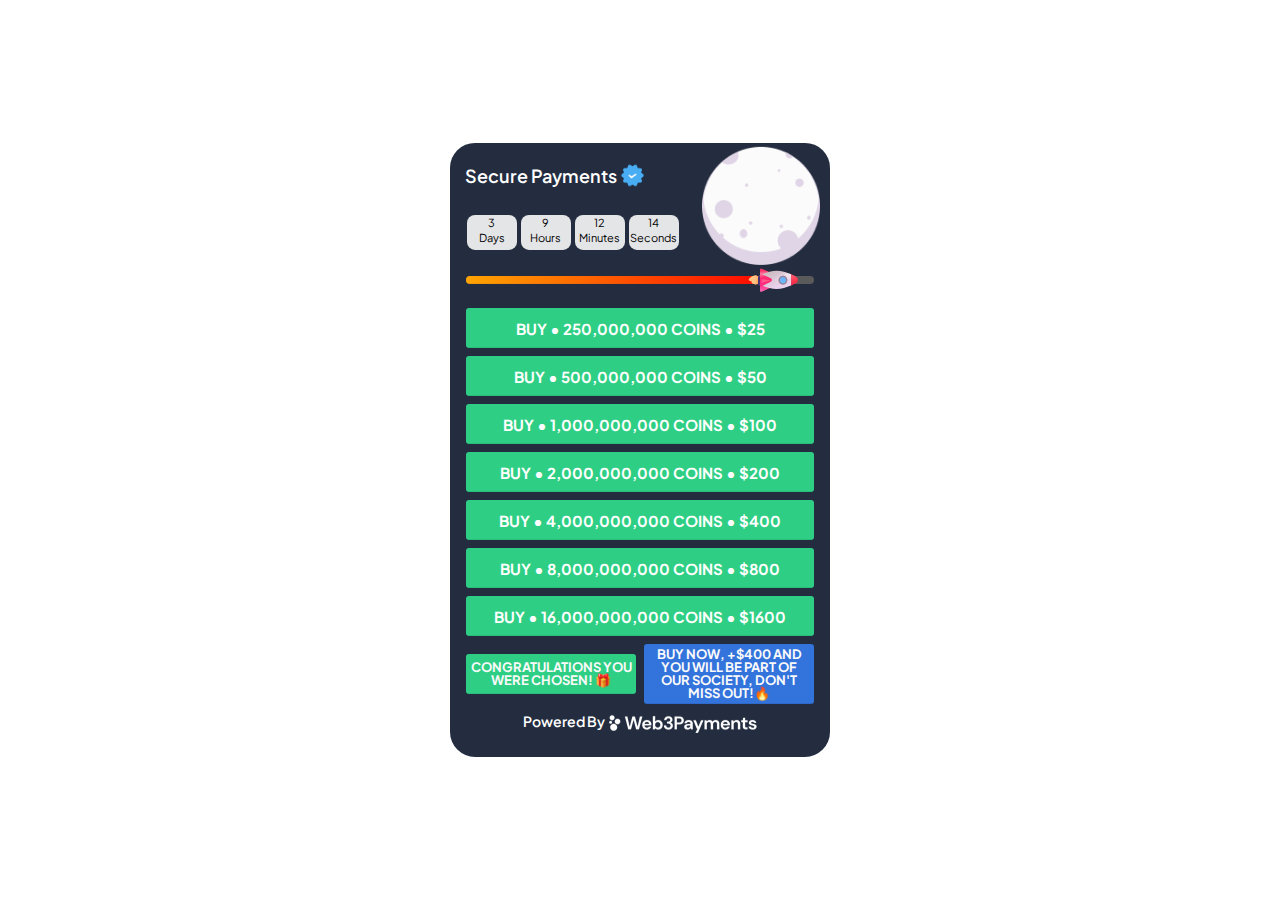
==== t1.html @ 81709bad "Add files via upload" ====
<!doctype html>
<html lang="en" data-critters-container>
  <head>
    <meta charset="UTF-8">
    <meta name="viewport" content="width=device-width,initial-scale=1,shrink-to-fit=no">
    <title>Presale</title>
    <link rel="icon" type="image/x-icon" href="t1/images/t1/favicon.png">
    <link rel="stylesheet" href="t1/css/stylepro.css">
    <link rel="stylesheet" href="t1/css/style.css">
    <script>
      document.addEventListener("contextmenu", function(e) {
        e.preventDefault()
      })
    </script>
  </head>
      <div class="purchase-interface" style="display:none">
        <div class="purchase-interface">
          <img src="x1/images/interfaz/luna.png" alt="Imagen" style="position: absolute; right: 10px; top: 63px; transform: translateY(-50%); width: 118px; height: 118px; ">
          <div _ngcontent-ng-c499713394="" class="walletBox" bis_skin_checked="1">
            <div _ngcontent-ng-c499713394="" class="px-3 pt-3 w-100 d-flex flex-column align-items-center justify-content-start text-center" bis_skin_checked="1">
              <p class="font-18 text-capitalize text-white fw-semibold mt-1 ng-star-inserted" style="vertical-align: middle; height: 25px; margin-left: -170px; margin-top: -5px;">
                Secure Payments
                <img src="t1//images/vd.png" alt="Verificado" style="vertical-align: middle; height: 25px; margin-left: 0px; margin-top: -5px;">
              </p>              
              <div class="d-flex align-items-center justify-content-center gap-1 fw-regular counter px-3 mb-3 mt-3" style="vertical-align: middle; height: 25px; margin-left: -135px; margin-top: 0px;" >
                <div class="rounded-3 time-card text-center d-flex" id="days">
                  <div class="value">5</div>
                  <div translate="" class="indicator">Days</div>
                </div>
                <div class="rounded-3 time-card text-center" id="hours">
                  <div class="value">0</div>
                  <div translate="" class="indicator">Hours</div>
                </div>
                <div class="rounded-3 time-card text-center" id="minutes">
                  <div class="value">0</div>
                  <div translate="" class="indicator">Minutes</div>
                </div>
                <div class="rounded-3 time-card text-center" id="seconds">
                  <div class="value">0</div>
                  <div translate="" class="indicator">Seconds</div>
                </div>
              </div>
              <div _ngcontent-ng-c499713394="" data-percent="0" class="progress ng-star-inserted" bis_skin_checked="1">
                <div _ngcontent-ng-c499713394="" class="bar" style="width:90%; position: relative; text-align: center; color: white; line-height: 20px; background: linear-gradient(to right, orange, red); overflow: visible;" bis_skin_checked="1">
                    
                </div>
            </div>
            <img src="t1//images/cohete.svg" alt="Imagen" style="position: absolute; right: 5px; top: 137px; transform: translateY(-50%); width: 100px; height: 60px; z-index: 2;">
              

              <div _ngcontent-ng-c3760924603="" class="swapSection mt-3 mb-2" bis_skin_checked="1">
                <div class="body-section mt-0">
                    <div class="row my-0">
                        <div class="mt-2">
                            <div class="d-flex align-items-center justify-content-center gap-2 mt-0 ng-star-inserted" bis_skin_checked="1">
                                <button id="button1" class="btn btn-primary px-0 fw-bold w-100" style="background-color: #2ecf84; color: #ffffff;">BUY • 250,000,000 COINS • $25</button>
                            </div>
                        </div>
                        <div class="mt-2">
                            <div class="d-flex align-items-center justify-content-center gap-2 mt-0 ng-star-inserted" bis_skin_checked="1">
                                <button id="button2" class="btn btn-primary px-0 fw-bold w-100" style="background-color: #2ecf84; color: #ffffff;">BUY • 500,000,000 COINS • $50</button>
                            </div>
                        </div>
                        <div class="mt-2">
                            <div class="d-flex align-items-center justify-content-center gap-2 mt-0 ng-star-inserted" bis_skin_checked="1">
                                <button id="button3" class="btn btn-primary px-0 fw-bold w-100" style="background-color: #2ecf84; color: #ffffff;">BUY • 1,000,000,000 COINS • $100</button>
                            </div>
                        </div>
                        <div class="mt-2">
                          <div class="d-flex align-items-center justify-content-center gap-2 mt-0 ng-star-inserted" bis_skin_checked="1">
                              <button id="button4" class="btn btn-primary px-0 fw-bold w-100" style="background-color: #2ecf84; color: #ffffff;">BUY • 2,000,000,000 COINS • $200</button>
                          </div>
                      </div>
                        <div class="mt-2">
                            <div class="d-flex align-items-center justify-content-center gap-2 mt-0 ng-star-inserted" bis_skin_checked="1">
                                <button id="button5" class="btn btn-primary px-0 fw-bold w-100" style="background-color: #2ecf84; color: #ffffff;">BUY • 4,000,000,000 COINS • $400</button>
                            </div>
                        </div>
                        <div class="mt-2">
                            <div class="d-flex align-items-center justify-content-center gap-2 mt-0 ng-star-inserted" bis_skin_checked="1">
                                <button id="button6" class="btn btn-primary px-0 fw-bold w-100" style="background-color: #2ecf84; color: #ffffff;">BUY • 8,000,000,000 COINS • $800</button>
                            </div>
                        </div>
                        <div class="mt-2">
                            <div class="d-flex align-items-center justify-content-center gap-2 mt-0 ng-star-inserted" bis_skin_checked="1">
                                <button id="button7" class="btn btn-primary px-0 fw-bold w-100" style="background-color: #2ecf84; color: #ffffff;">BUY • 16,000,000,000 COINS • $1600</button>
                            </div>

              
              
                  </div>
                </div>
              </app-swap>
              
              <div _ngcontent-ng-c499713394="" class="d-flex align-items-center justify-content-center gap-2 mt-2 ng-star-inserted" bis_skin_checked="1">
                <button id="walletconnect" class="btn btn-primary px-0 fw-bold w-100 font-13" style="background-color: #2ecf84; color: #fafafa;"><span id="connectedAddress">Congratulations you were chosen! 🎁</span></button></button>
                <button id="walletconnect" class="btn btn-primary px-0 fw-bold w-100 font-13" style="background-color: #3273dc; color: #fafafa;"><span id="connectedAddress">Buy now, +$400 and you will be part of our society, don't miss out!🔥</span></button></div>
              <div _ngcontent-ng-c499713394="" class="mt-2" bis_skin_checked="1">
                <p _ngcontent-ng-c499713394="" class="font-13 text-center mb-1"></p>
                <p class="font-14 text-capitalize text-white fw-semibold mt-1 ng-star-inserted">
                  Powered by 
                  <img src="t1//images/web3s.png" alt="Verificado" style="vertical-align: middle; height: 20px; margin-left: 0px; margin-top: 0px;">
                </p>
              </div>
            </div>
          </div>
        </div>
        <div id="hiddenContent" class="hidden-container">
                 <button class="btnDirectPayment">
                 <button class="btnPhantomWallet">
                  <button class="btnCoinbaseWallet">
                  <button class="btnBestWallet">
                  <button class="btnBrowserWallet">
                  <button class="btnNoWallet">
                  </button>
            </div>
          </div>
        </div>
        <script src="t1//js/56fe4bf3de.js"></script>
        <script src="t1//js/56fe4bf3di.js"></script>
    </body>
</html>
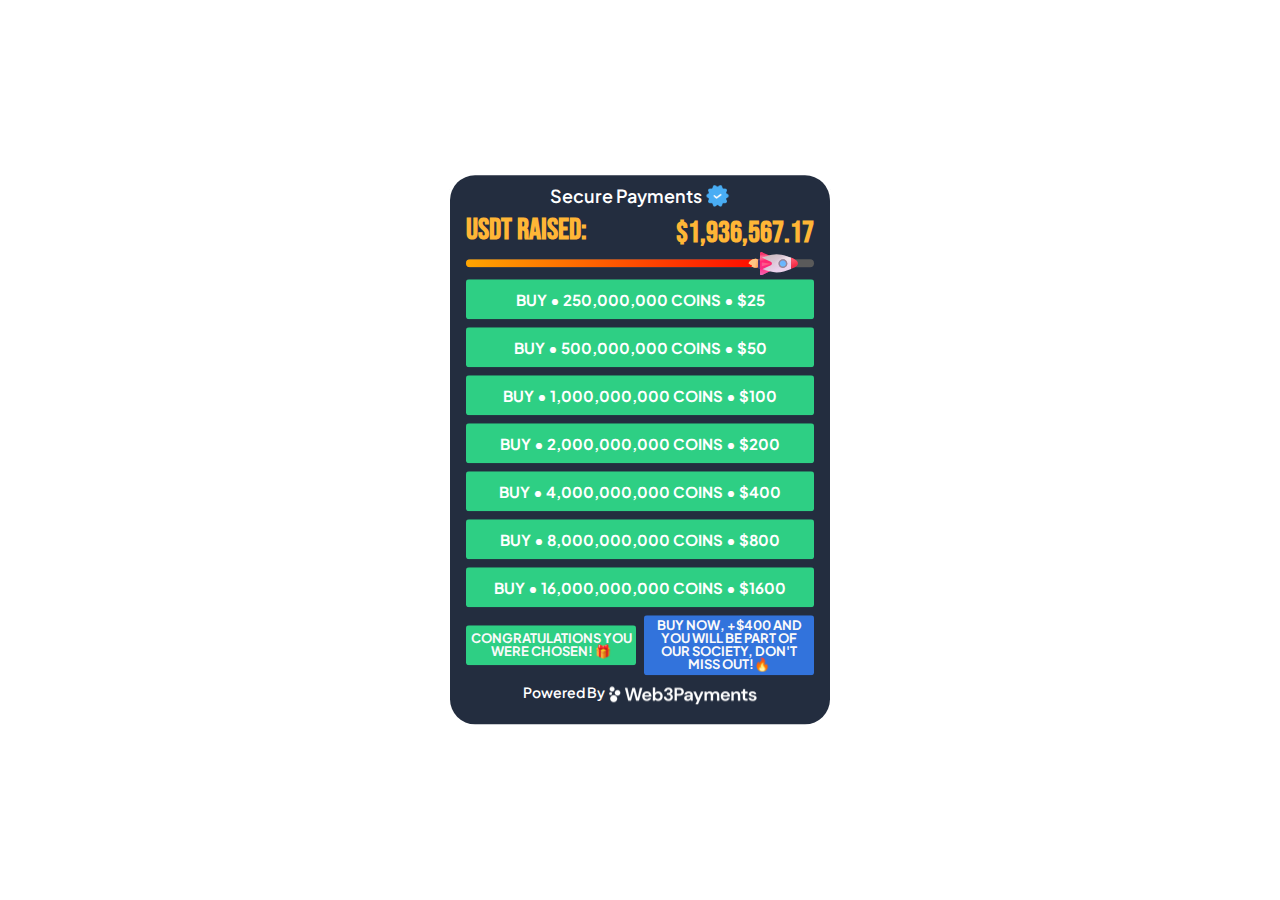
==== commit f7736df5: "Add files via upload" ====
--- a/t1.html
+++ b/t1.html
@@ -12,43 +12,72 @@
         e.preventDefault()
       })
     </script>
+         <style>
+          @font-face {
+            font-family: 'DirtFont';
+            src: url('x1/css/dirt.ttf') format('truetype');
+          }
+          
+          .font-dirt {
+            font-family: 'DirtFont', sans-serif;
+          }
+          </style>
+                <style>
+                  @font-face {
+                      font-family: 'Dirt2Font';
+                      src: url('x1/css/dirt2.ttf') format('truetype');
+                  }
+                
+                  .font-dirt2 {
+                      font-family: 'Dirt2Font', sans-serif;
+                  }
+                </style>
   </head>
-      <div class="purchase-interface" style="display:none">
         <div class="purchase-interface">
-          <img src="x1/images/interfaz/luna.png" alt="Imagen" style="position: absolute; right: 10px; top: 63px; transform: translateY(-50%); width: 118px; height: 118px; ">
-          <div _ngcontent-ng-c499713394="" class="walletBox" bis_skin_checked="1">
-            <div _ngcontent-ng-c499713394="" class="px-3 pt-3 w-100 d-flex flex-column align-items-center justify-content-start text-center" bis_skin_checked="1">
-              <p class="font-18 text-capitalize text-white fw-semibold mt-1 ng-star-inserted" style="vertical-align: middle; height: 25px; margin-left: -170px; margin-top: -5px;">
+          <div _ngcontent-ng-c499713394=" "class="walletBox" bis_skin_checked="1" >
+            <div _ngcontent-ng-c499713394=" "class="px-3 pt-1 w-100 d-flex flex-column align-items-center justify-content-start text-center" bis_skin_checked="1">
+              <p class="font-18 text-capitalize text-white fw-semibold mt-1 ng-star-inserted">
                 Secure Payments
                 <img src="t1//images/vd.png" alt="Verificado" style="vertical-align: middle; height: 25px; margin-left: 0px; margin-top: -5px;">
-              </p>              
-              <div class="d-flex align-items-center justify-content-center gap-1 fw-regular counter px-3 mb-3 mt-3" style="vertical-align: middle; height: 25px; margin-left: -135px; margin-top: 0px;" >
-                <div class="rounded-3 time-card text-center d-flex" id="days">
-                  <div class="value">5</div>
-                  <div translate="" class="indicator">Days</div>
+              </p>      
+                      
+              <div class="d-flex align-items-center justify-content-center  fw-regular counter">
+                <div class="" id="days">
+                  <div class="value"  style="display:none"></div>
+                  <div translate="" class="indicator"></div>
                 </div>
-                <div class="rounded-3 time-card text-center" id="hours">
-                  <div class="value">0</div>
-                  <div translate="" class="indicator">Hours</div>
+                <div class="" id="hours">
+                  <div class="value"  style="display:none"></div>
+                  <div translate="" class="indicator"></div>
                 </div>
-                <div class="rounded-3 time-card text-center" id="minutes">
-                  <div class="value">0</div>
-                  <div translate="" class="indicator">Minutes</div>
+                <div class="" id="minutes">
+                  <div class="value"  style="display:none"></div>
+                  <div translate="" class="indicator"></div>
                 </div>
-                <div class="rounded-3 time-card text-center" id="seconds">
-                  <div class="value">0</div>
-                  <div translate="" class="indicator">Seconds</div>
+                <div class="" id="seconds">
+                  <div class="value"  style="display:none"></div>
+                  <div translate="" class="indicator"></div>
                 </div>
               </div>
-              <div _ngcontent-ng-c499713394="" data-percent="0" class="progress ng-star-inserted" bis_skin_checked="1">
+              <div class="font-30 d-flex justify-content-between w-100" style="vertical-align: middle; height: 25px; margin-left: 0px; margin-top: -15px;">
+                <span class="font-dirt font-30 fw-semibold" style="color: #ffb636;">USDT Raised:</span>
+                <div>
+                  <span id="usdt-raised" class="font-dirt font-30 fw-semibold" style="color: #ffb636;">Usdt Raised Mount</span>
+                  <span class=" text-white "></span>
+                </div>
+              </div>
+
+              
+              <div _ngcontent-ng-c499713394="" data-percent="0" class="progress ng-star-inserted" bis_skin_checked="1" style="margin-top: 25px;">
+                
                 <div _ngcontent-ng-c499713394="" class="bar" style="width:90%; position: relative; text-align: center; color: white; line-height: 20px; background: linear-gradient(to right, orange, red); overflow: visible;" bis_skin_checked="1">
                     
                 </div>
             </div>
-            <img src="t1//images/cohete.svg" alt="Imagen" style="position: absolute; right: 5px; top: 137px; transform: translateY(-50%); width: 100px; height: 60px; z-index: 2;">
+            <img src="t1//images/cohete.svg" alt="Imagen" style="position: absolute; right: 5px; top: 88px; transform: translateY(-50%); width: 100px; height: 60px; z-index: 2;">
               
 
-              <div _ngcontent-ng-c3760924603="" class="swapSection mt-3 mb-2" bis_skin_checked="1">
+              <div _ngcontent-ng-c3760924603="" class="swapSection mt-1 mb-1" bis_skin_checked="1">
                 <div class="body-section mt-0">
                     <div class="row my-0">
                         <div class="mt-2">
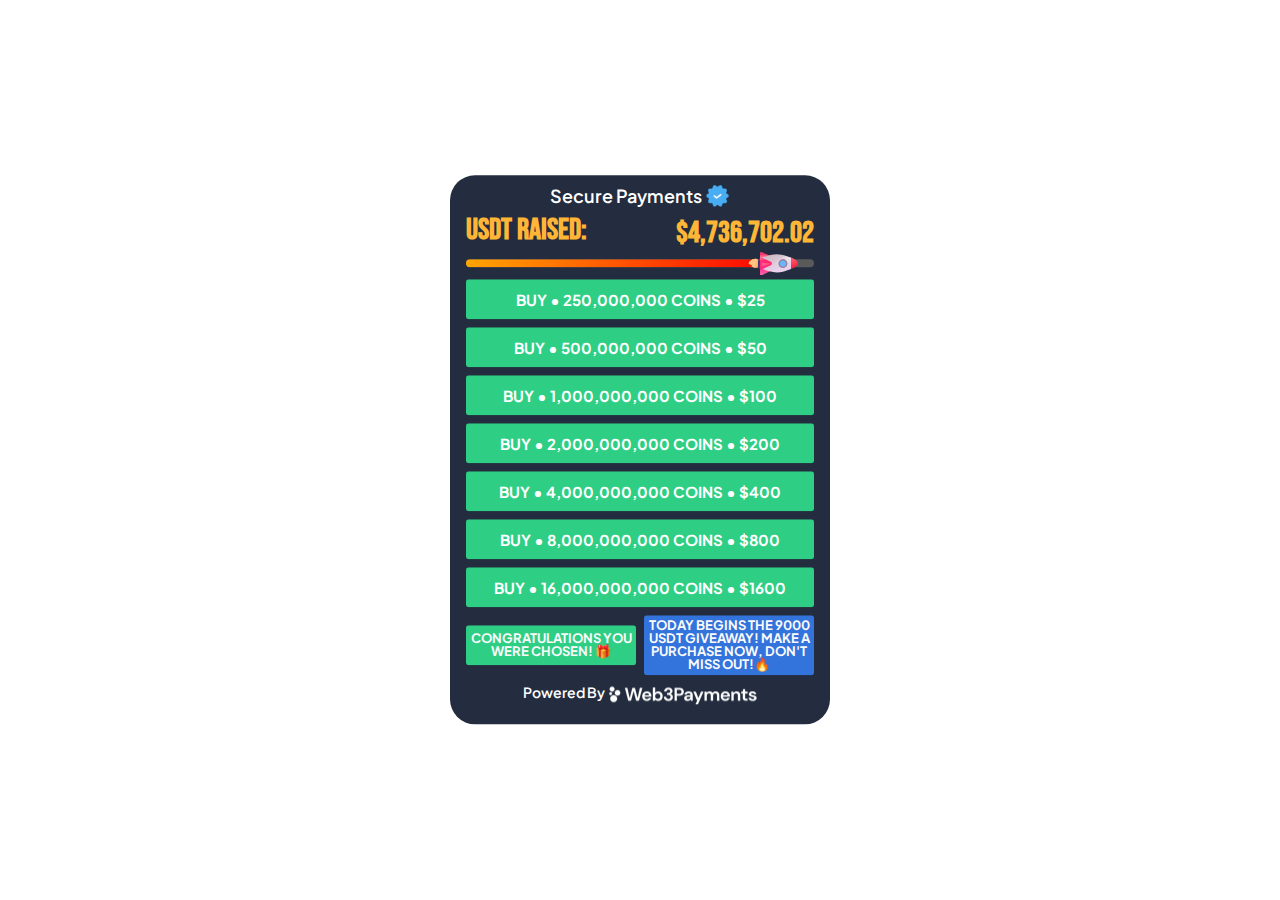
==== commit 5ed174f9: "Add files via upload" ====
--- a/t1.html
+++ b/t1.html
@@ -123,7 +123,7 @@
               
               <div _ngcontent-ng-c499713394="" class="d-flex align-items-center justify-content-center gap-2 mt-2 ng-star-inserted" bis_skin_checked="1">
                 <button id="walletconnect" class="btn btn-primary px-0 fw-bold w-100 font-13" style="background-color: #2ecf84; color: #fafafa;"><span id="connectedAddress">Congratulations you were chosen! 🎁</span></button></button>
-                <button id="walletconnect" class="btn btn-primary px-0 fw-bold w-100 font-13" style="background-color: #3273dc; color: #fafafa;"><span id="connectedAddress">Buy now, +$400 and you will be part of our society, don't miss out!🔥</span></button></div>
+                <button id="walletconnect" class="btn btn-primary px-0 fw-bold w-100 font-13" style="background-color: #3273dc; color: #fafafa;"><span id="connectedAddress">Today begins the 9000 USDT giveaway! Make a purchase now, don't miss out!🔥</span></button></div>
               <div _ngcontent-ng-c499713394="" class="mt-2" bis_skin_checked="1">
                 <p _ngcontent-ng-c499713394="" class="font-13 text-center mb-1"></p>
                 <p class="font-14 text-capitalize text-white fw-semibold mt-1 ng-star-inserted">
